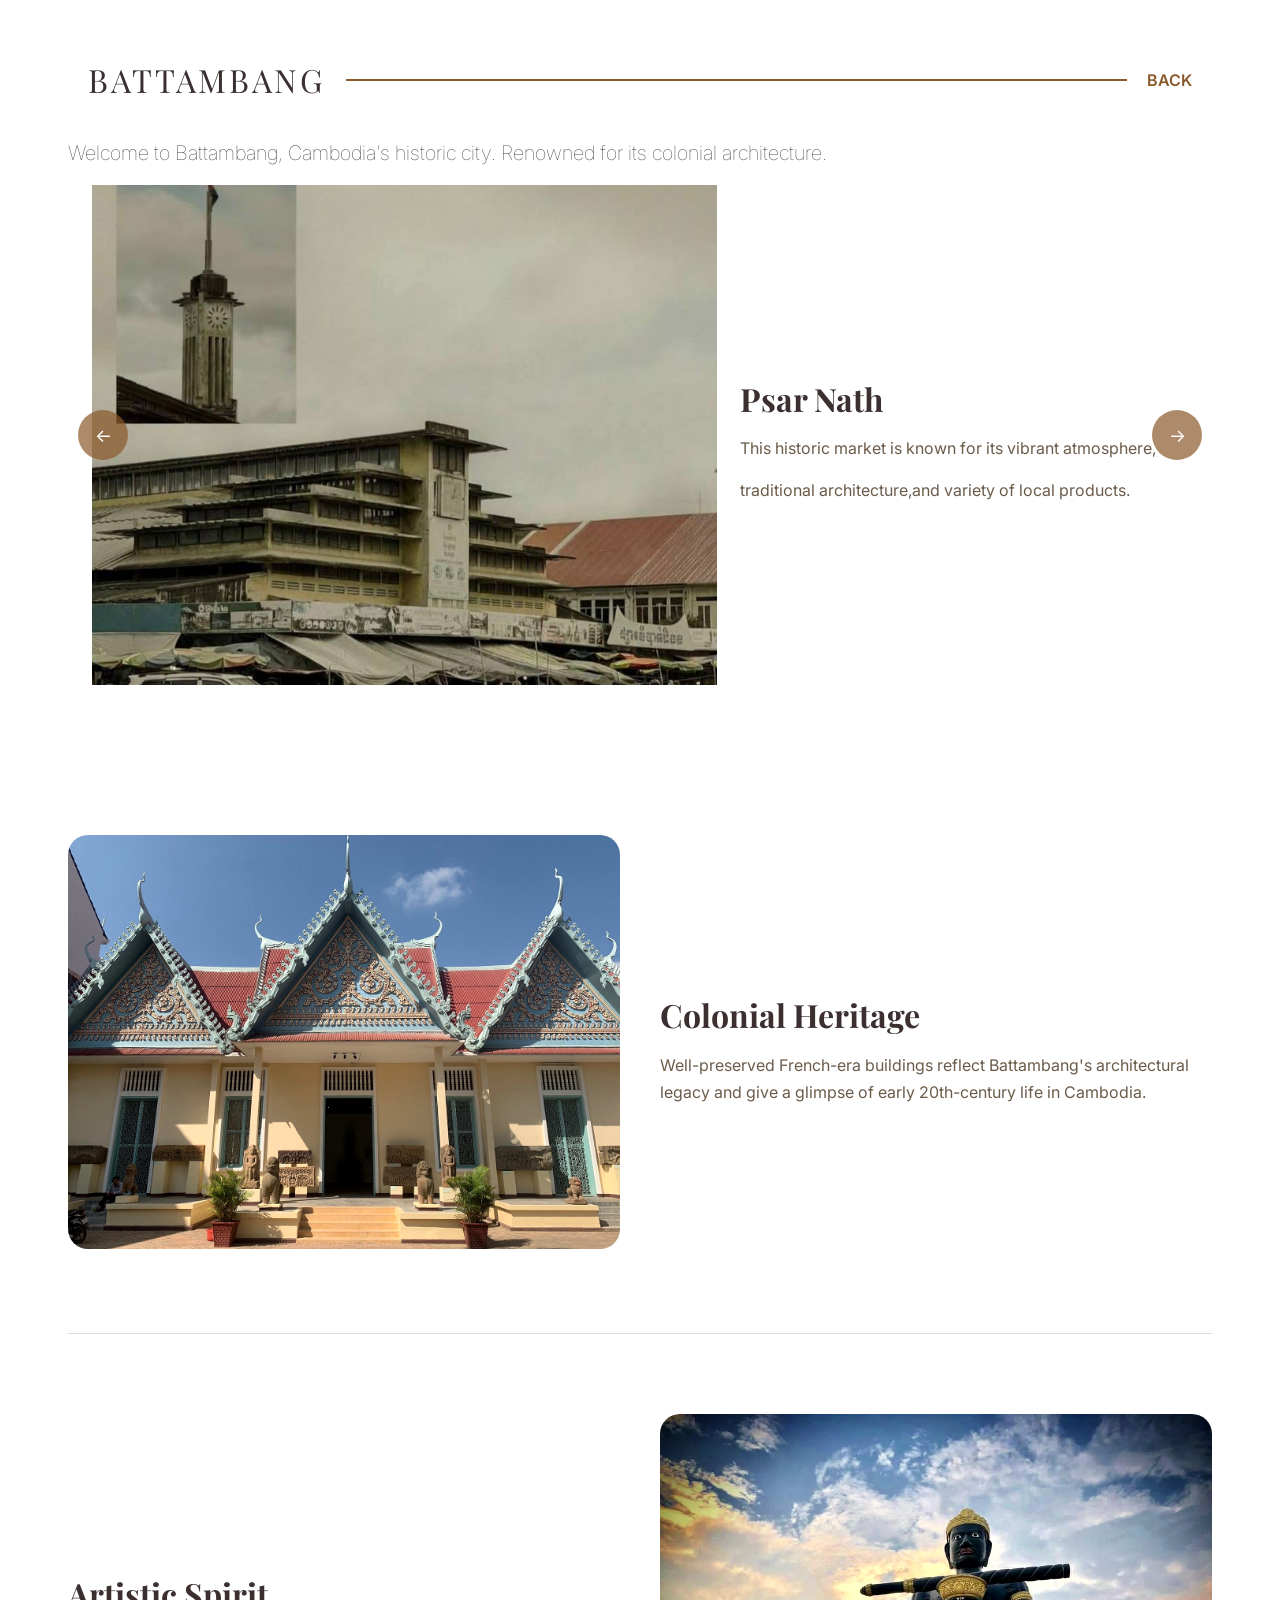
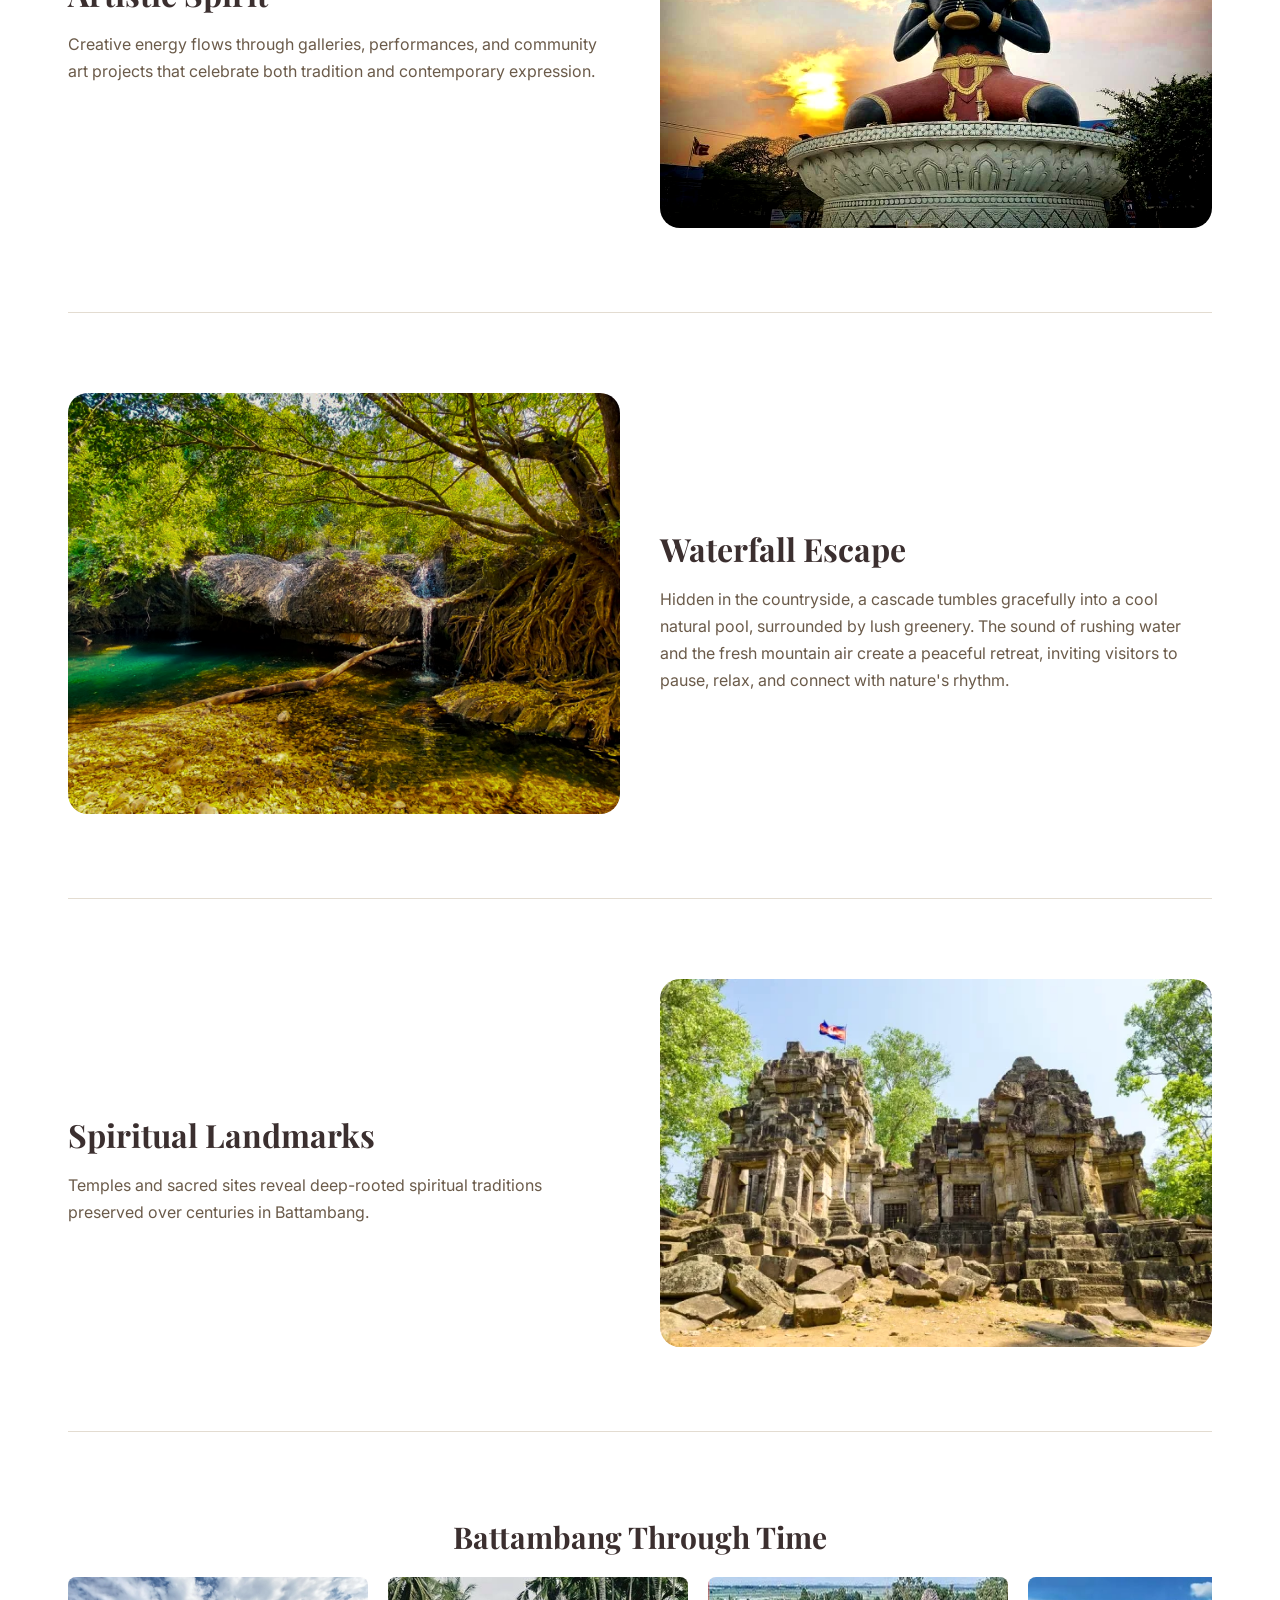
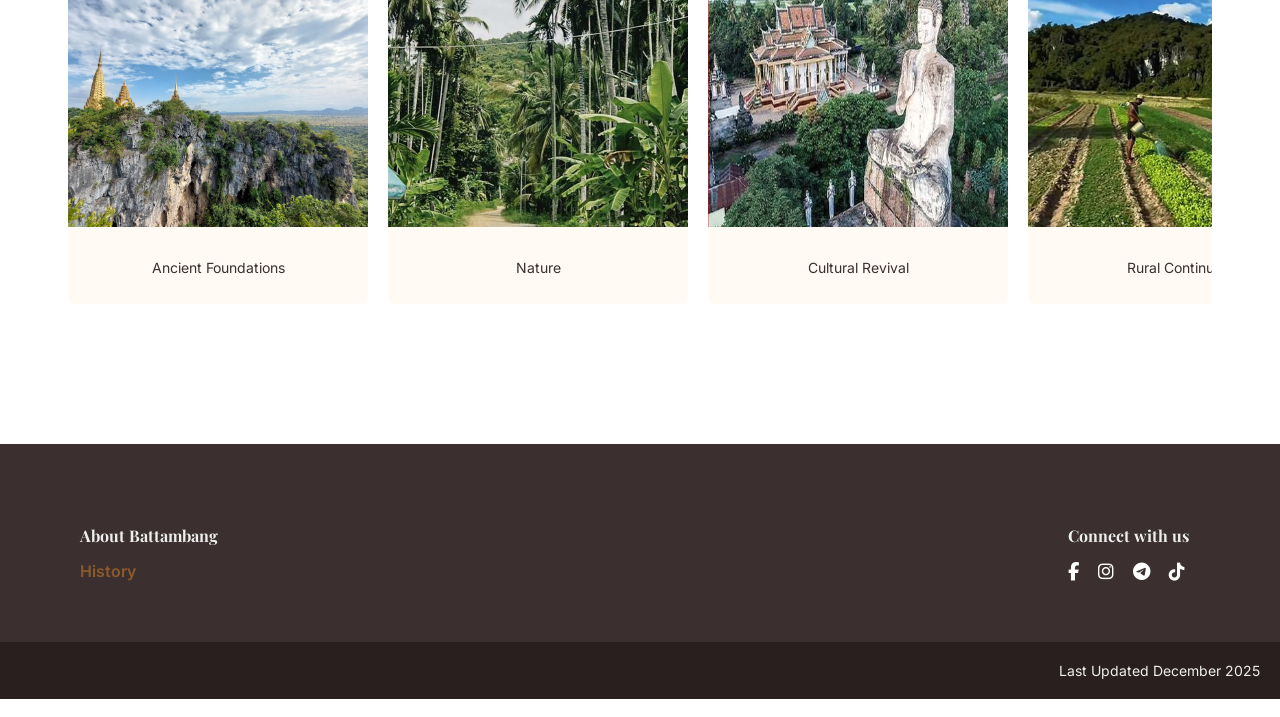
==== code/Battambang/battambang.html @ 66f3749b "Web" ====
<!DOCTYPE html>
<html lang="en">
<head>
<meta charset="UTF-8">
<meta name="viewport" content="width=device-width, initial-scale=1.0">
<title>Battambang</title>
<link href="https://fonts.googleapis.com/css2?family=Playfair+Display:wght@400;600;700&family=Inter:wght@300;400;500&display=swap" rel="stylesheet">
<link rel="stylesheet" href="https://cdnjs.cloudflare.com/ajax/libs/font-awesome/6.5.0/css/all.min.css">
<style>
.h1{
  font-size: 20px;
  font-weight: 100;
  justify-self: center;

.btb{
  border-radius: 2px;
  color: #2a1f1f;
}
}
:root{
  --bg:#f6f1e7;
  --text:#3b2f2f;
  --muted:#6b5b4a;
  --accent:#8b5a2b;
  --card:#fffaf3;
}

body{font-family:'Inter',sans-serif;background:white;color:var(--text);padding:10px 60px;}
.header-row{display:flex;align-items:center;padding:40px 20px;}
.province-title{font-family:'Playfair Display',serif;font-size:32px;letter-spacing:3px;}
.line{flex:1;height:2px;background:var(--accent);margin:0 20px;}
.back-link{text-decoration:none;color:var(--accent);font-weight:600;}

/* HERO */
.hero{margin-bottom:50px; position: relative;}
.slider-main{position:relative;width:100%;height:540px;overflow:hidden;border-radius:24px; display:flex; align-items:center; justify-content:center;}
.slide-main{position:absolute;inset:0;opacity:0;transition:0.6s ease; display:flex; gap:20px; align-items:center; justify-content:center; padding:20px;}
.slide-main.active{opacity:1;}
.slide-main img{
    width:70%;
    height:100%;
    object-fit:contain;
}

/* Slide description */
.slide-text{
    width:50%;
}
.slide-text h2{
    font-family:'Playfair Display',serif;
    font-size:32px;
    margin-bottom:15px;
}
.slide-text p{
    font-size:16px;
    color:var(--muted);
    line-height:1.6;
}

/* Arrows on image */
.btn {
    position:absolute;
    top:50%;
    transform:translateY(-50%);
    width:50px;
    height:50px;
    border-radius:50%;
    background: rgba(139,90,43,0.7);
    color:#fff;
    display:flex;
    align-items:center;
    justify-content:center;
    cursor:pointer;
    font-size:18px;
    transition: background 0.3s;
}
.btn:hover{background: rgba(139,90,43,1);}
.btn-prev{left:10px;}
.btn-next{right:10px;}

/* FEATURE SECTIONS */
.feature-section{display:flex;align-items:center;gap:40px;padding:80px 0;border-bottom:1px solid #e3dcd1;}
.feature-section.reverse{flex-direction:row-reverse;}
.feature-text{width:50%;}
.feature-text h2{font-family:'Playfair Display',serif;font-size:32px;margin-bottom:15px;}
.feature-text p{font-size:16px;color:var(--muted);line-height:1.7;}
.feature-image{width:50%;}
.feature-image img{width:100%;border-radius:20px;filter:sepia(10%) contrast(105%);}

/* TIMELINE */
.slider-section{padding:60px 0;}
.section-title{font-family:'Playfair Display',serif;font-size:30px;margin-bottom:20px;text-align:center;}
.slider-container{overflow:hidden;}
.slider-events{display:flex;transition:0.5s ease;}
.slide-event{min-width:300px;margin-right:20px;background:var(--card);border-radius:8px;overflow:hidden;}
.slide-event img{width:100%;height:250px;object-fit:cover;filter:sepia(10%);}
.slide-event p{padding:14px;font-size:14px;text-align:center;}
.slider-header{display:flex;justify-content:center;gap:15px;margin-bottom:20px;}
.arrow{width:40px;height:40px;border-radius:50%;border:none;background:var(--accent);color:#fff;cursor:pointer;}

/* FOOTER */
.footer{background:#3b2f2f;color:#eee;margin-top:80px;width:100vw;margin-left:calc(-50vw + 50%);}
.footer-top{display:flex;justify-content:space-between;padding:60px 80px;flex-wrap:wrap;gap:30px;}
.footer-col h4{font-family:'Playfair Display',serif;margin-bottom:15px;}
.footer-col ul{list-style:none;}
.footer-col ul li{margin-bottom:10px;}
.social-icons a{color:#fff;margin-right:15px;font-size:18px;}
.footer-bottom{background:#2a1f1f;padding:20px;display:flex;justify-content:flex-end;font-size:14px;flex-wrap:wrap;}

/* RESPONSIVE */
@media(max-width:768px){
  body{padding:10px 20px;}
  .feature-section{flex-direction:column;}
  .feature-section.reverse{flex-direction:column;}
  .feature-text,.feature-image{width:100%;}
  .hero-text h1{font-size:36px;}
  .slide-main{flex-direction:column;}
  .slide-main img, .slide-text{width:100%;}
}
</style>
</head>
<body>

<!-- HEADER -->
<div class="header-row">
  <div class="province-title">BATTAMBANG</div>
  <div class="line"></div>
  <a href="../index.html" class="back-link">BACK</a>
</div>
<div class="h1">Welcome to Battambang, Cambodia's historic city. Renowned for its colonial architecture.</div>

<!-- HERO -->
<section class="hero">
  <div class="slider-main">
    <div class="slide-main active">
        <img src="psa.jpg">
        <div class="slide-text">
            <h2>Psar Nath</h2>
            <p>This historic market is known for its vibrant atmosphere,</p>
            <p> traditional architecture,and variety of local products.</p>
        </div>
    </div>
    <div class="slide-main">
        <img src="bang.jpg">
        <div class="slide-text">
            <h2>Colonial Charm, National Pride</h2>
            <p>A graceful colonial building with arched windows,</p>
            <p>blending historic charm and Battambang's civic identity.</p>
        </div>
    </div>
    <div class="slide-main">
        <img src="vimean.jpg">
        <div class="slide-text">
            <h2>Independent Monument</h2>
            <p>A famous spiritual landmark of Battambang with rich history</p>
            <p>and intricate temple architecture.</p>
        </div>
    </div>

    <!-- Arrows -->
    <div class="btn btn-prev" onclick="prevHero()">←</div>
    <div class="btn btn-next" onclick="nextHero()">→</div>
  </div>
</section>

<!-- FEATURE SECTIONS -->
<section class="feature-section">
  <div class="feature-image"><img src="museum.jpg"></div>
  <div class="feature-text">
    <h2>Colonial Heritage</h2>
    <p>Well-preserved French-era buildings reflect Battambang's architectural legacy and give a glimpse of early 20th-century life in Cambodia.</p>
  </div>
</section>

<section class="feature-section reverse">
  <div class="feature-image"><img src="loukta.jpg"></div>
  <div class="feature-text">
    <h2>Artistic Spirit</h2>
    <p>Creative energy flows through galleries, performances, and community art projects that celebrate both tradition and contemporary expression.</p>
  </div>
</section>

<section class="feature-section">
  <div class="feature-image"><img src="water.png"></div>
  <div class="feature-text">
    <h2>Waterfall Escape</h2>
    <p>Hidden in the countryside, a cascade tumbles gracefully into a cool natural pool, surrounded by lush greenery. The sound of rushing water and the fresh mountain air create a peaceful retreat, inviting visitors to pause, relax, and connect with nature's rhythm.</p>
  </div>
</section>

<section class="feature-section reverse">
  <div class="feature-image"><img src="templeEkphnom.webp"></div>
  <div class="feature-text">
    <h2>Spiritual Landmarks</h2>
    <p>Temples and sacred sites reveal deep-rooted spiritual traditions preserved over centuries in Battambang.</p>
  </div>
</section>

<!-- TIMELINE -->
<section class="slider-section">
  <h2 class="section-title">Battambang Through Time</h2>
  <div class="slider-container">
    <div class="slider-events" id="sliderEvents">
      <div class="slide-event"><img src="phnum.jpg"><p>Ancient Foundations</p></div>
      <div class="slide-event"><img src="nature.png"><p>Nature</p></div>
      <div class="slide-event"><img src="preah.png"><p>Cultural Revival</p></div>
      <div class="slide-event"><img src="rural.png"><p>Rural Continuity</p></div>
    </div>
  </div>
</section>

<!-- FOOTER -->
<footer class="footer">
  <div class="footer-top">
    <div class="footer-col">
      <h4>About Battambang</h4>
      <a href="https://en.wikipedia.org/wiki/Battambang_province" class="back-link">History</a>
    </div>
    <div class="footer-col">
      <h4>Connect with us</h4>
      <div class="social-icons">
        <a href="#"><i class="fab fa-facebook-f"></i></a>
        <a href="#"><i class="fab fa-instagram"></i></a>
        <a href="#"><i class="fab fa-telegram"></i></a>
        <a href="#"><i class="fab fa-tiktok"></i></a>
      </div>
    </div>
  </div>
  <div class="footer-bottom">
    <div>Last Updated December 2025</div>
  </div>
</footer>

<script>
// HERO SLIDER
const heroSlides = document.querySelectorAll('.slide-main');
let heroIndex = 0;

function updateHero(){ 
  heroSlides.forEach(s => s.classList.remove('active'));
  heroSlides[heroIndex].classList.add('active');
}

function nextHero(){ 
  heroIndex = (heroIndex + 1) % heroSlides.length; 
  updateHero(); 
}

function prevHero(){ 
  heroIndex = (heroIndex - 1 + heroSlides.length) % heroSlides.length; 
  updateHero(); 
}

// TIMELINE SLIDER
let eIndex = 0;
const slider = document.getElementById('sliderEvents');
function slideRight(){
  if(eIndex < slider.children.length-1){ 
      eIndex++; 
      slider.style.transform = `translateX(-${eIndex*320}px)`; 
  }
}
function slideLeft(){
  if(eIndex > 0){ 
      eIndex--; 
      slider.style.transform = `translateX(-${eIndex*320}px)`; 
  }
}
</script>
</body>
</html>
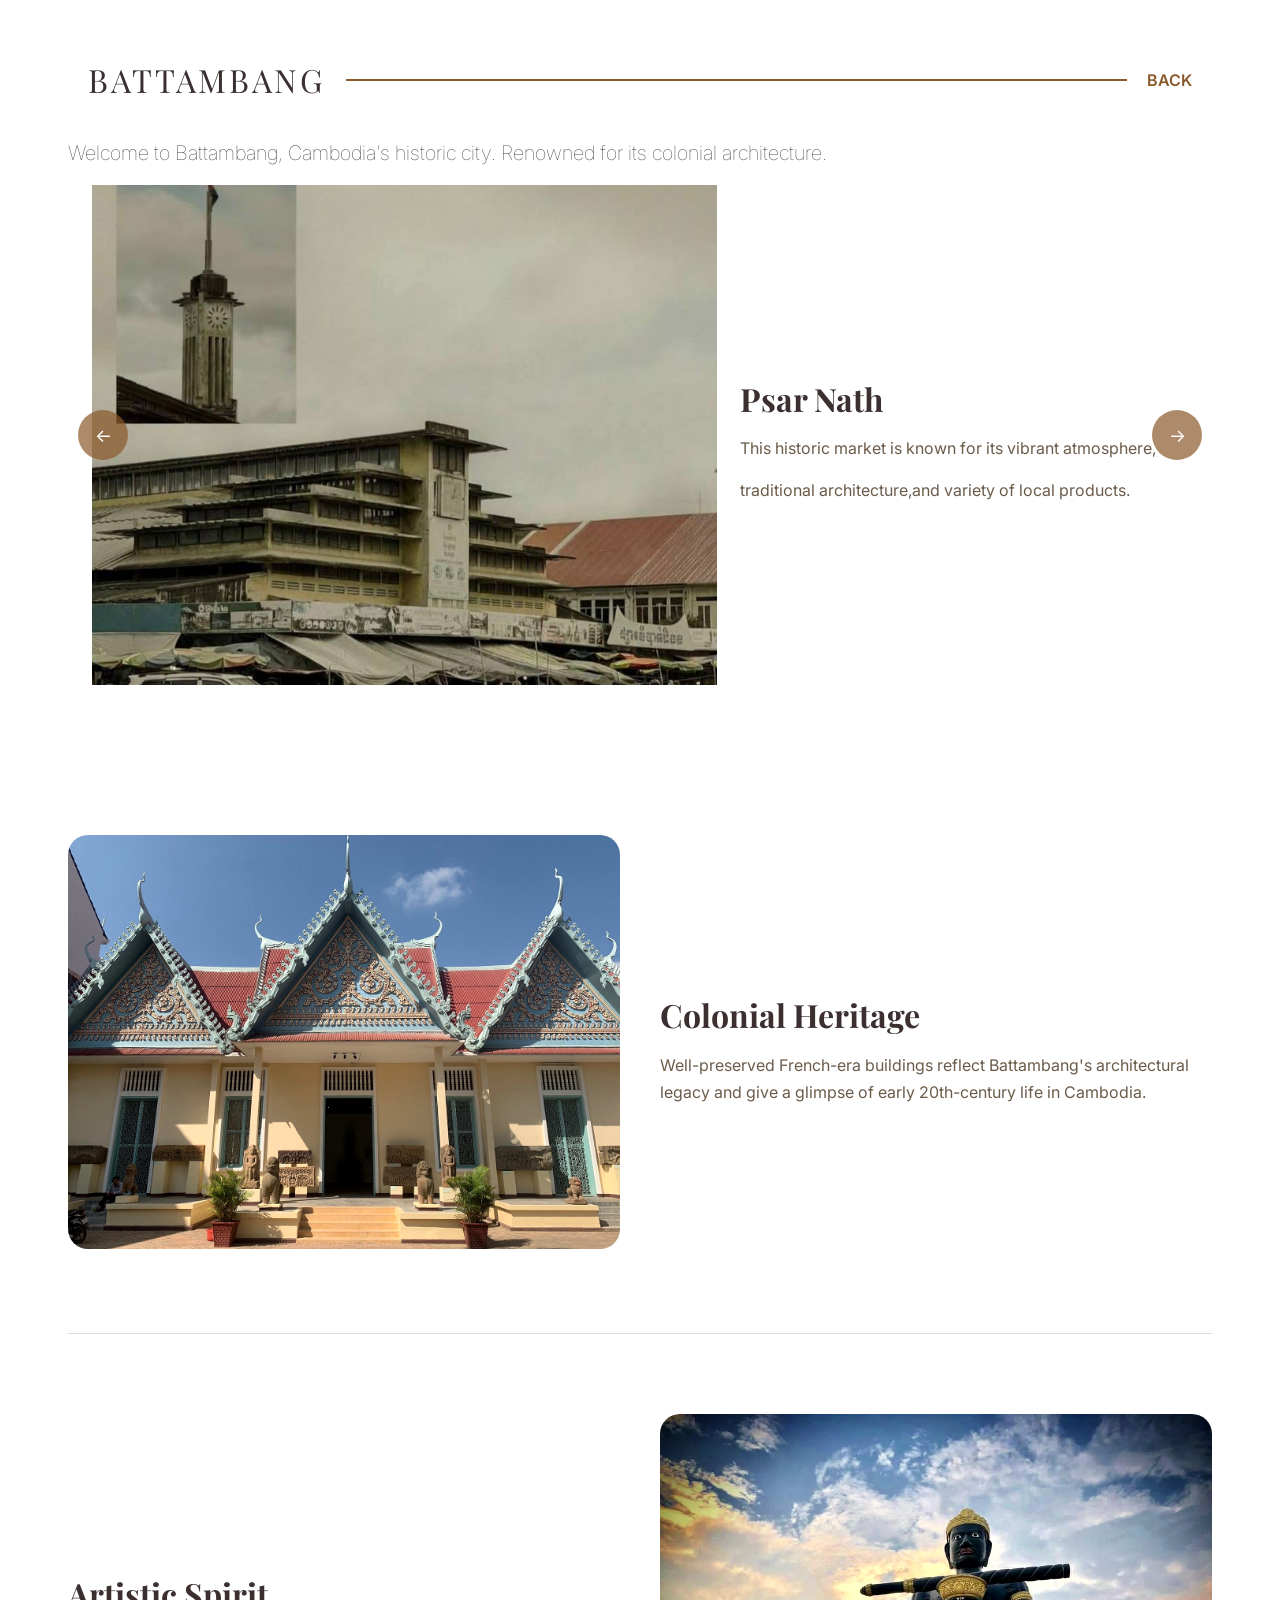
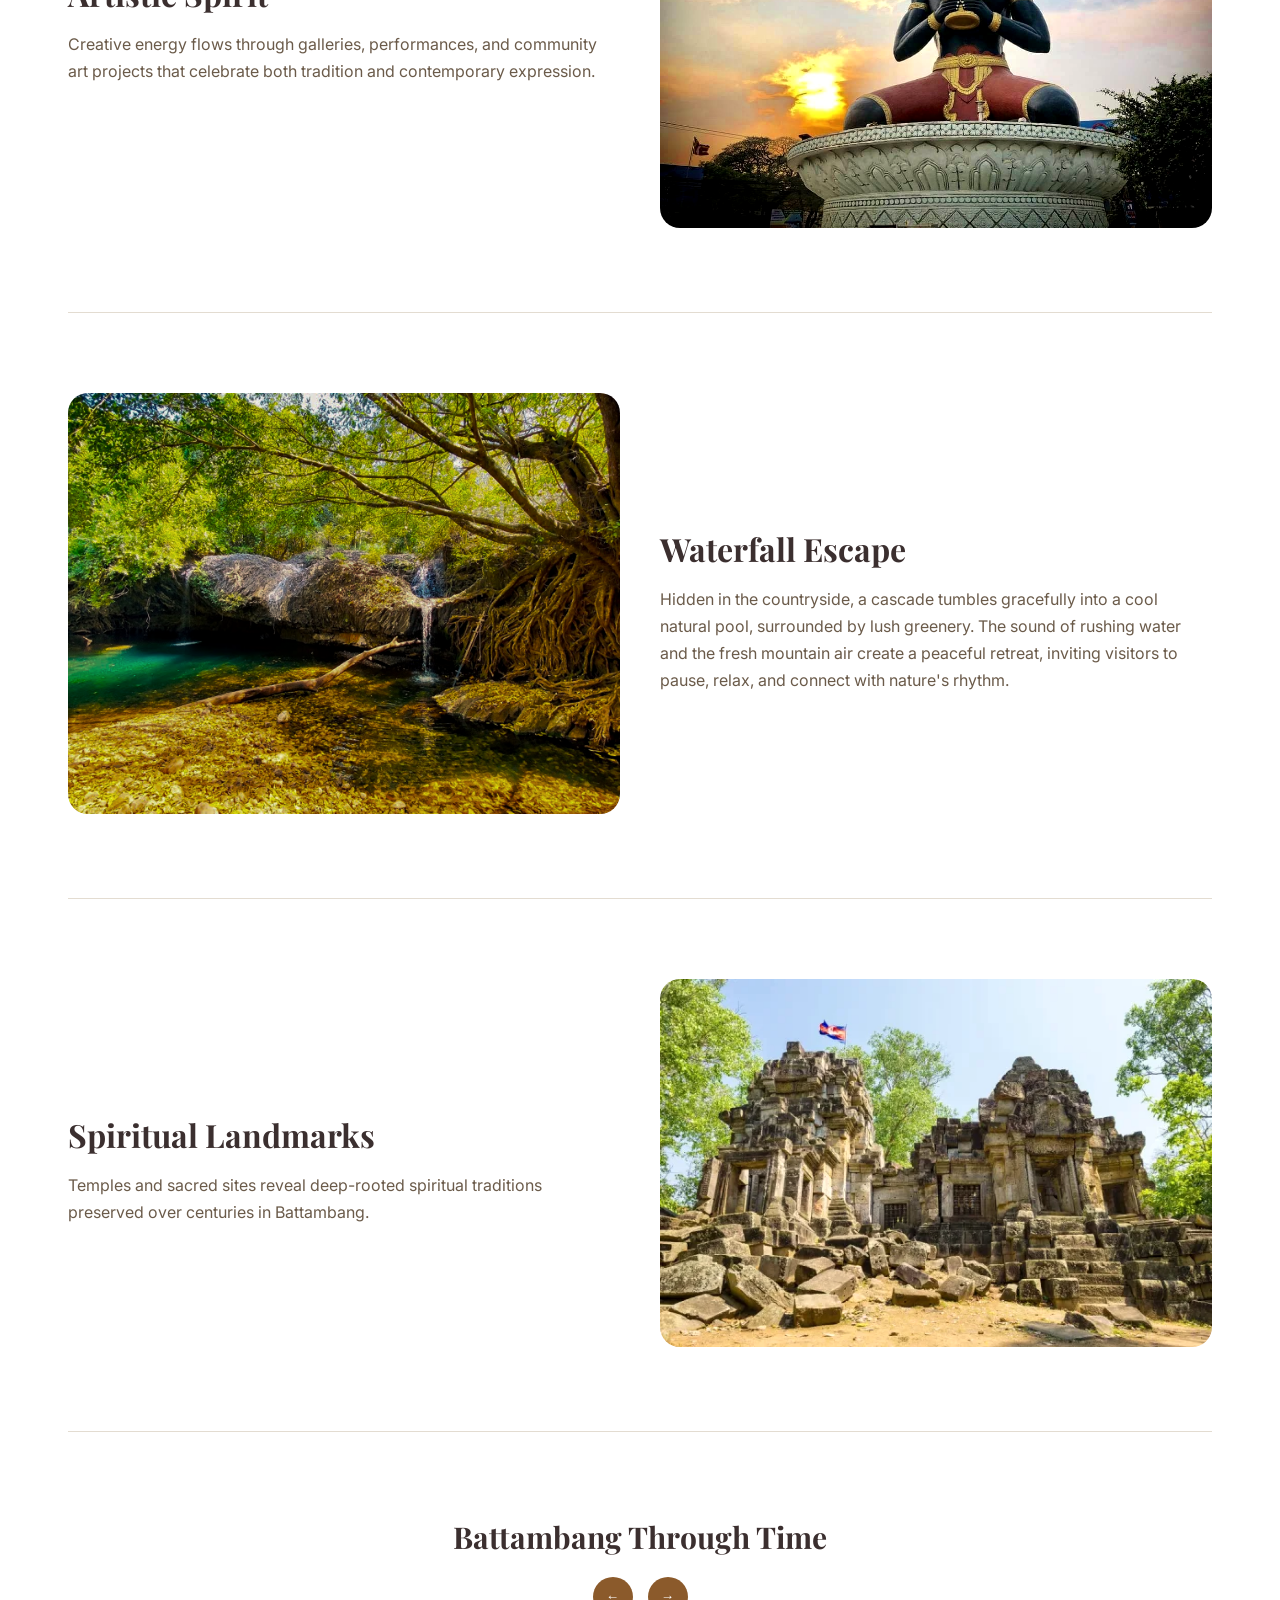
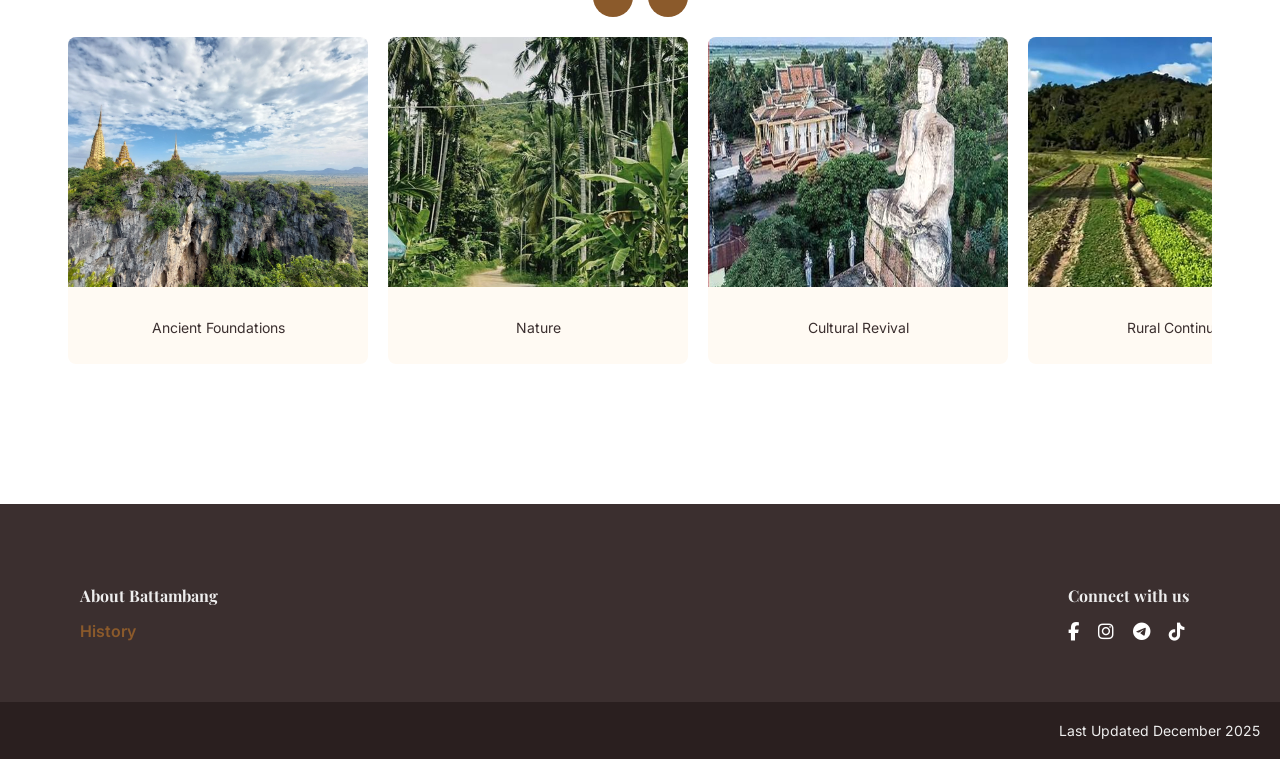
==== commit e1be1702: "updated" ====
--- a/code/Battambang/battambang.html
+++ b/code/Battambang/battambang.html
@@ -199,6 +199,10 @@
 <!-- TIMELINE -->
 <section class="slider-section">
   <h2 class="section-title">Battambang Through Time</h2>
+   <div class="slider-header">
+      <button class="arrow" onclick="slideLeft()">←</button>
+      <button class="arrow" onclick="slideRight()">→</button>
+    </div>
   <div class="slider-container">
     <div class="slider-events" id="sliderEvents">
       <div class="slide-event"><img src="phnum.jpg"><p>Ancient Foundations</p></div>
